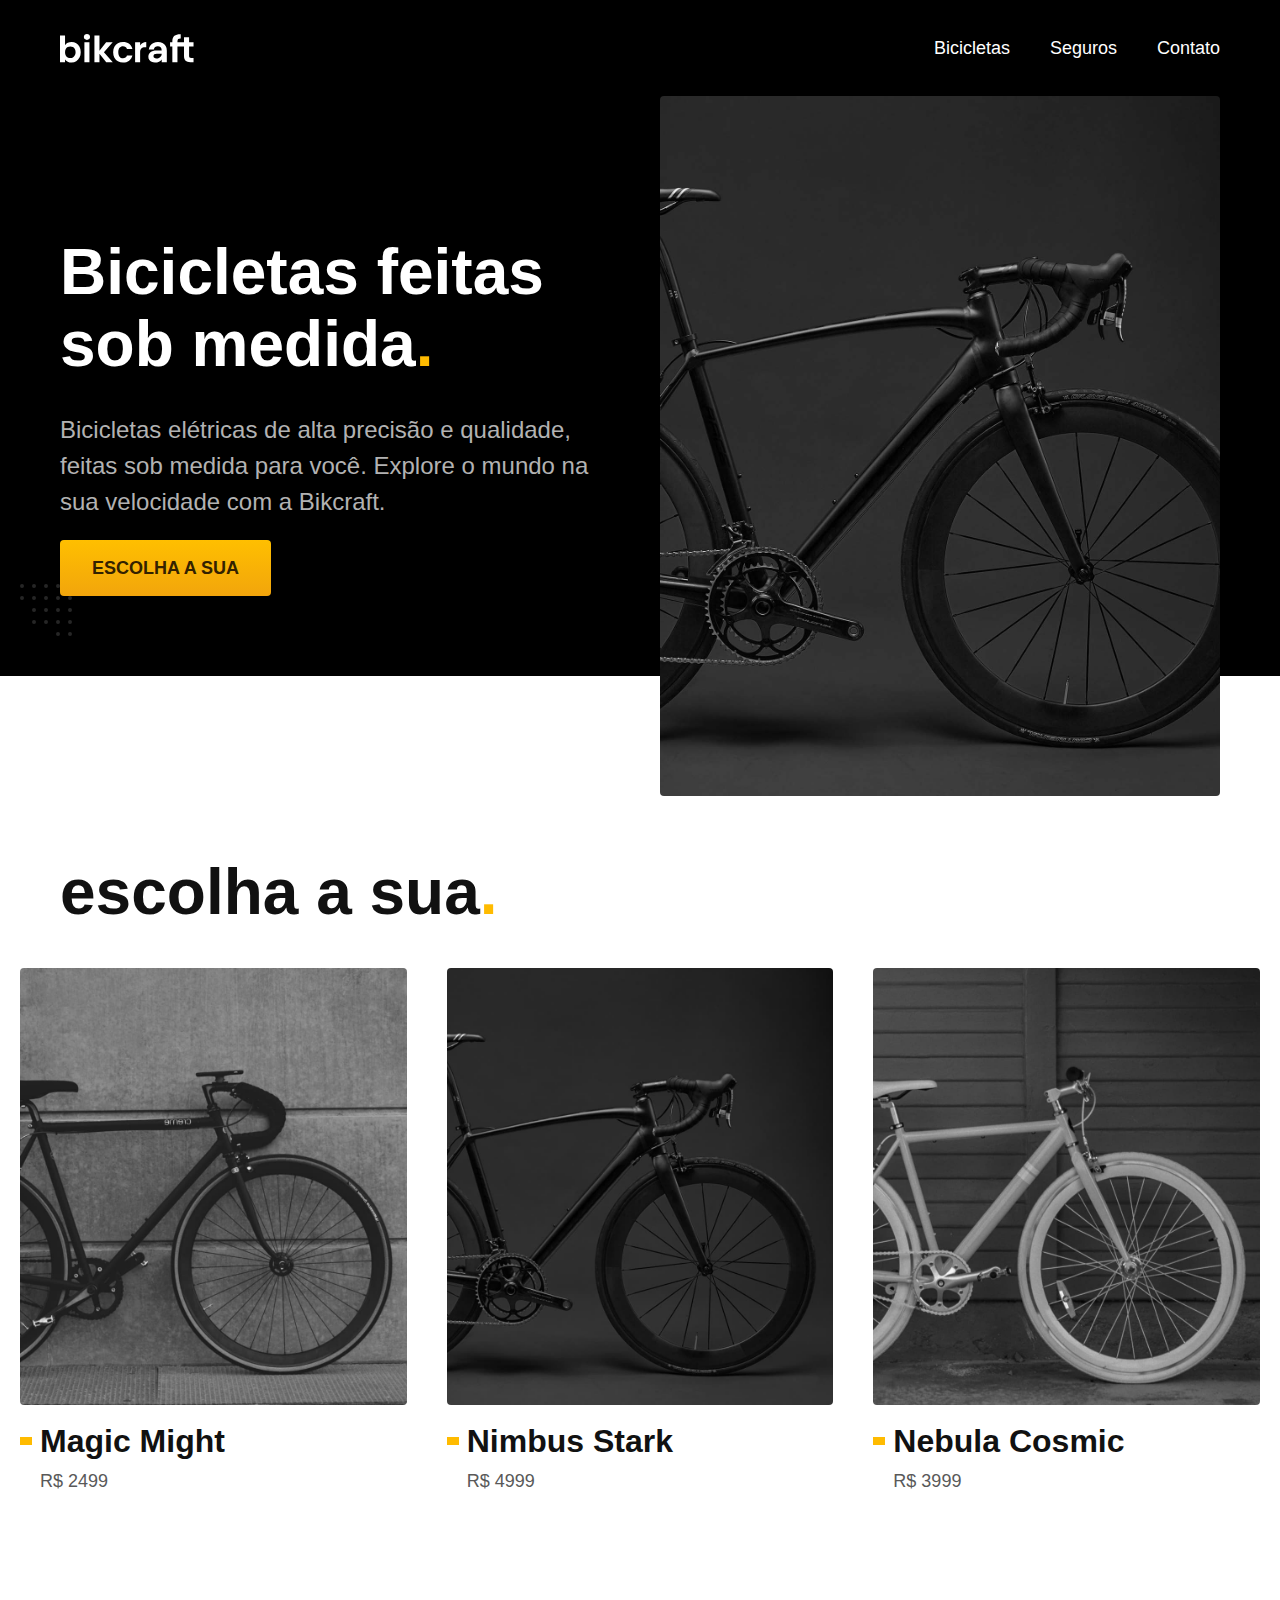
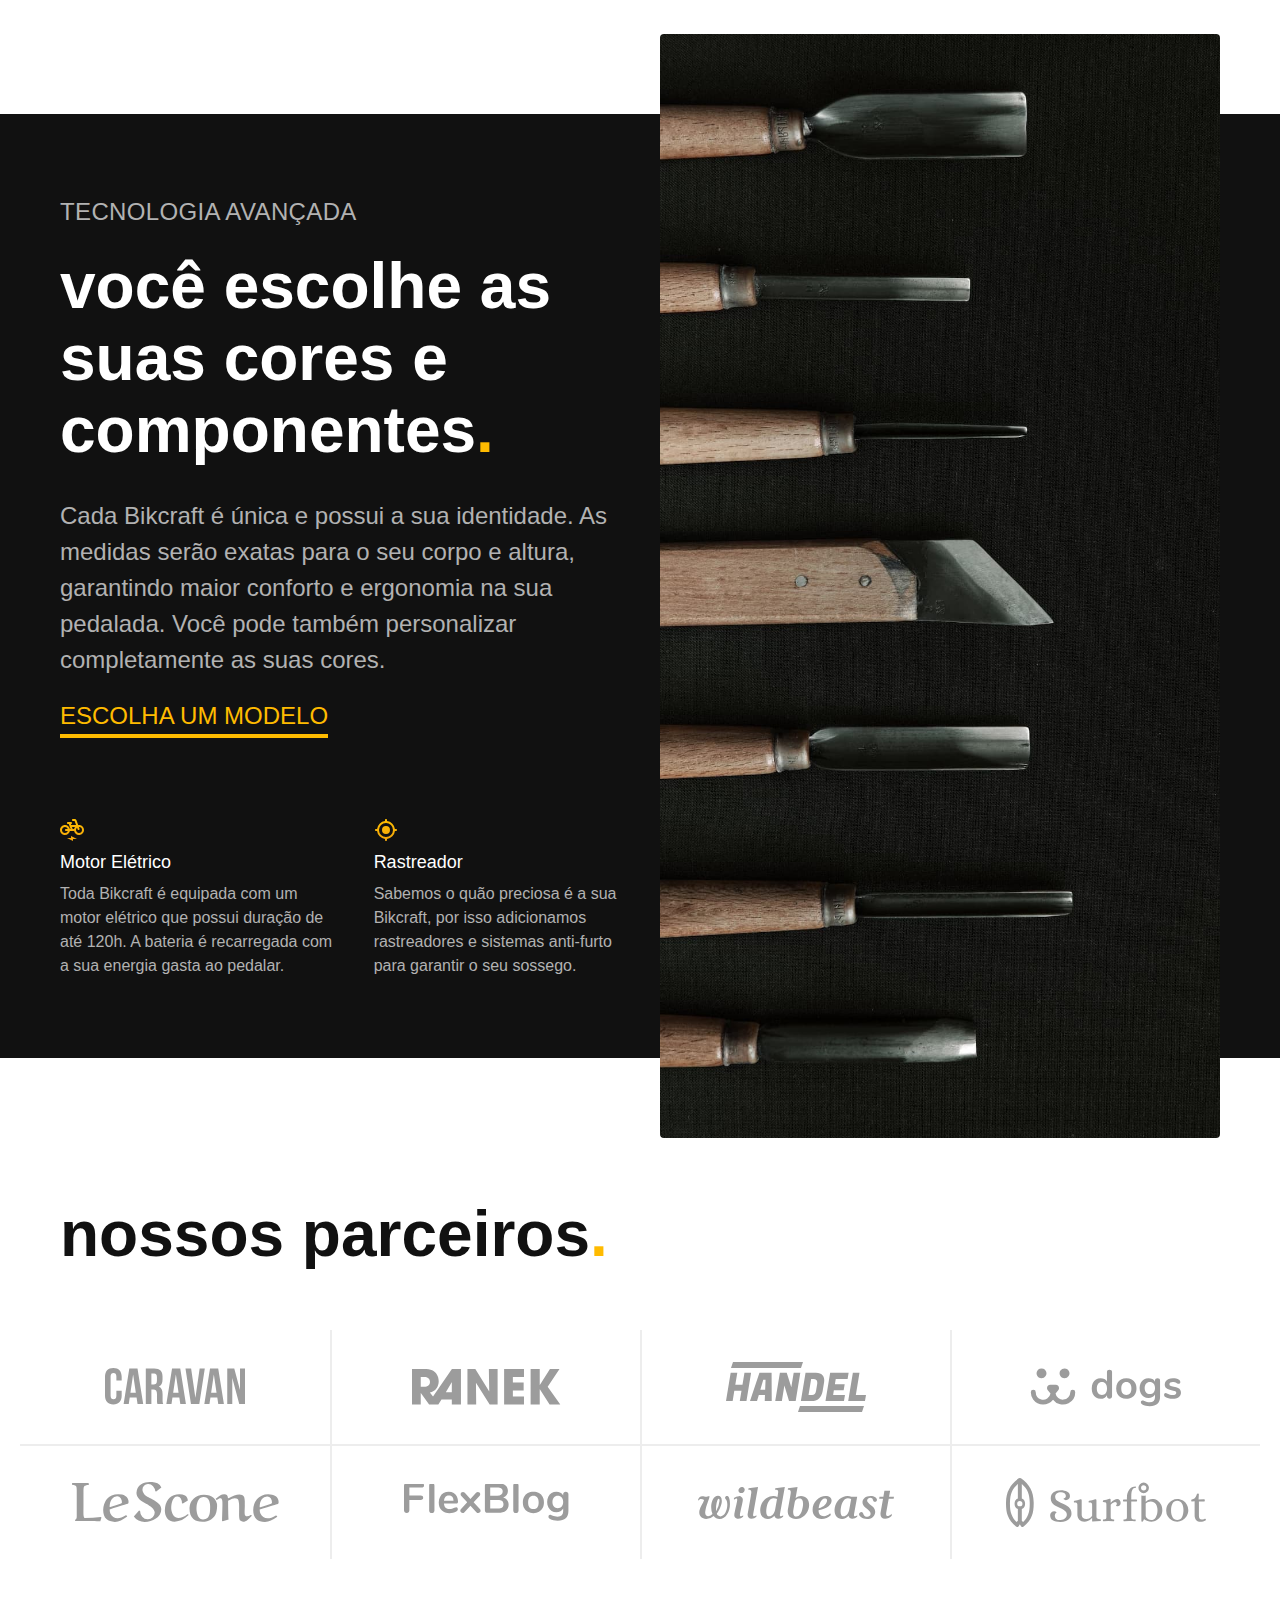
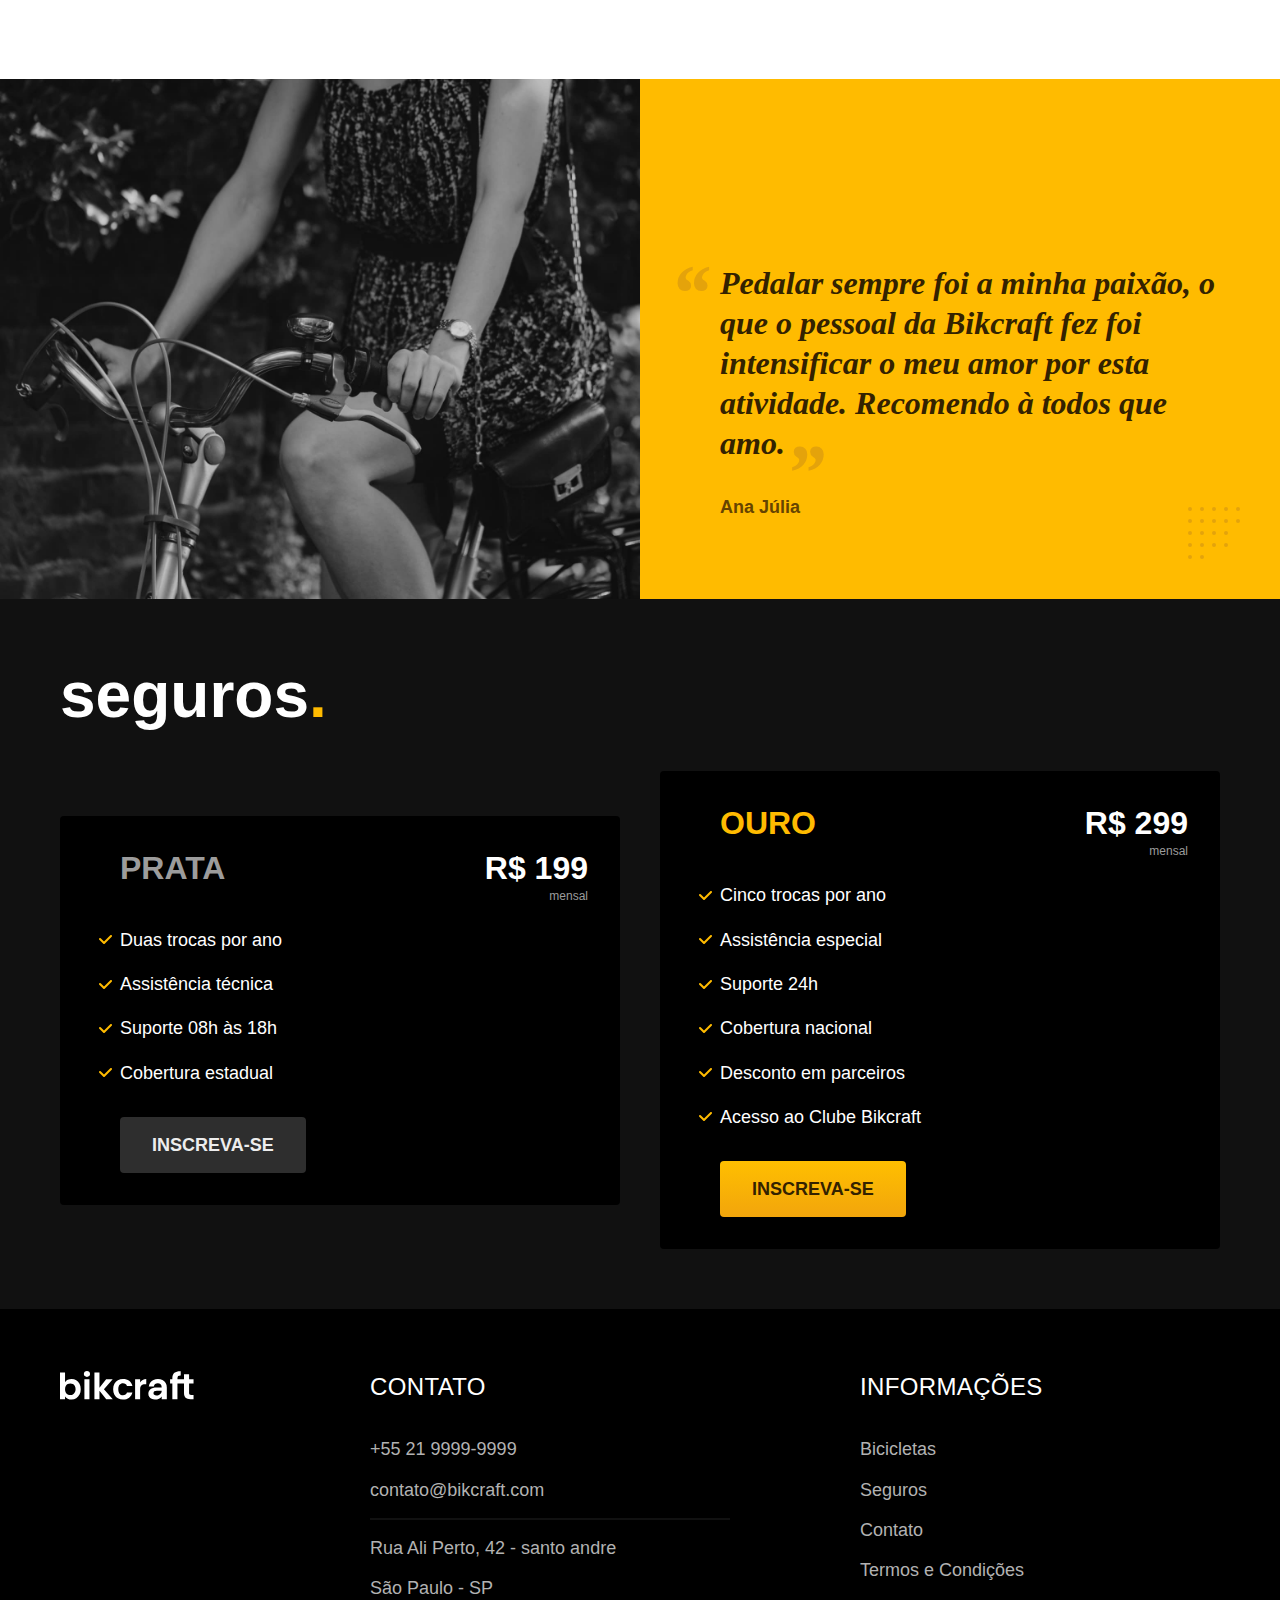
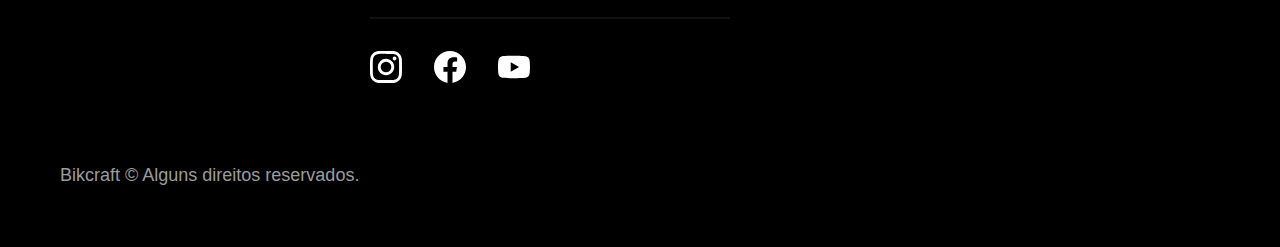
==== index.html @ 46bb4759 "first commit" ====
<!DOCTYPE html>
<html lang="pt-br">
  <head>
    <meta charset="UTF-8" />
    <meta name="viewport" content="width=device-width, initial-scale=1.0" />

    <title>Bikcraft - Bicicletas Elétricas</title>

    <meta
      name="description"
      content="Bicicletas elétricas de alta precisão e qualidade, feitas sob medida para o cliente. Explore o mundo na sua velocidade com a Bikcraft."
    />

    <link rel="preload" href="./css/style.css" as="style" />
    <link rel="stylesheet" href="./css/style.css" />
    <link
      rel="shortcut icon"
      href="./img/Elegantthemes-Beautiful-Flat-Bike.svg"
      type="image/x-icon"
    />
  </head>

  <body>
    <header class="header-bg">
      <div class="header container">
        <a href="./">
          <img
            src="./img/bikcraft.svg"
            width="136"
            height="32"
            alt="Bikcraft"
          />
        </a>

        <nav aria-label="primaria">
          <ul class="header-menu font-1-m cor-0">
            <li><a href="./bicicletas.html">Bicicletas</a></li>
            <li><a href="./seguros.html">Seguros</a></li>
            <li><a href="./contato.html">Contato</a></li>
          </ul>
        </nav>
      </div>
    </header>

    <main class="introducao-bg">
      <div class="introducao container">
        <div class="introducao-conteudo">
          <h1 class="font-1-xxl cor-0">
            Bicicletas feitas sob medida<span class="cor-p1">.</span>
          </h1>
          <p class="font-2-l cor-5">
            Bicicletas elétricas de alta precisão e qualidade, feitas sob medida
            para você. Explore o mundo na sua velocidade com a Bikcraft.
          </p>
          <a class="botao" href="./bicicletas.html">Escolha a sua</a>
        </div>
        <picture>
          <source
            media="(max-width: 800px)"
            srcset="./img/bicicletas/nimbus.jpg"
          />
          <img
            src="./img/fotos/introducao.jpg"
            width="1280"
            height="1600"
            alt="Bicicleta elétrica preta."
          />
        </picture>
      </div>
    </main>

    <article class="bicicletas-lista">
      <h2 class="container font-1-xxl">
        escolha a sua<span class="cor-p1">.</span>
      </h2>

      <ul>
        <li>
          <a href="./views/">
            <img
              src="./img/bicicletas/magic-home.jpg"
              alt="Bicicleta preta"
              width="920"
              height="1040"
            />
            <h3 class="font-1-xl">Magic Might</h3>
            <span class="font-2-m cor-8">R$ 2499</span>
          </a>
        </li>
        <li>
          <a href="./bicicletas/nimbus.html">
            <img
              src="./img/bicicletas/nimbus-home.jpg"
              alt="Bicicleta preta"
              width="920"
              height="1040"
            />
            <h3 class="font-1-xl">Nimbus Stark</h3>
            <span class="font-2-m cor-8">R$ 4999</span>
          </a>
        </li>
        <li>
          <a href="./bicicletas/nebula.html">
            <img
              src="./img/bicicletas/nebula-home.jpg"
              alt="Bicicleta preta"
              width="920"
              height="1040"
            />
            <h3 class="font-1-xl">Nebula Cosmic</h3>
            <span class="font-2-m cor-8">R$ 3999</span>
          </a>
        </li>
      </ul>
    </article>

    <article class="tecnologia-bg">
      <div class="tecnologia container">
        <div class="tecnologia-conteudo">
          <span class="font-2-l-b cor-5">Tecnologia Avançada</span>
          <h2 class="font-1-xxl cor-0">
            você escolhe as suas cores e componentes<span class="cor-p1"
              >.</span
            >
          </h2>
          <p class="font-2-l cor-5">
            Cada Bikcraft é única e possui a sua identidade. As medidas serão
            exatas para o seu corpo e altura, garantindo maior conforto e
            ergonomia na sua pedalada. Você pode também personalizar
            completamente as suas cores.
          </p>
          <a class="link" href="./bicicletas.html">Escolha um modelo</a>
          <div class="tecnologia-vantagens">
            <div>
              <img
                src="./img/icones/eletrica.svg"
                width="24"
                height="24"
                alt=""
              />
              <h3 class="font-1-m cor-0">Motor Elétrico</h3>
              <p class="font-2-s cor-5">
                Toda Bikcraft é equipada com um motor elétrico que possui
                duração de até 120h. A bateria é recarregada com a sua energia
                gasta ao pedalar.
              </p>
            </div>
            <div>
              <img
                src="./img/icones/rastreador.svg"
                width="24"
                height="24"
                alt=""
              />
              <h3 class="font-1-m cor-0">Rastreador</h3>
              <p class="font-2-s cor-5">
                Sabemos o quão preciosa é a sua Bikcraft, por isso adicionamos
                rastreadores e sistemas anti-furto para garantir o seu sossego.
              </p>
            </div>
          </div>
        </div>
        <div class="tecnologia-imagem">
          <img
            src="./img/fotos/tecnologia.jpg"
            width="1200"
            height="1920"
            alt=""
          />
        </div>
      </div>
    </article>

    <section class="parceiros" aria-label="Nossos Parceiros">
      <h2 class="container font-1-xxl">
        nossos parceiros<span class="cor-p1">.</span>
      </h2>

      <ul>
        <li>
          <img
            src="./img/parceiros/caravan.svg"
            alt="Caravan"
            width="140"
            height="38"
          />
        </li>
        <li>
          <img
            src="./img/parceiros/ranek.svg"
            alt="Ranek"
            width="149"
            height="36"
          />
        </li>
        <li>
          <img
            src="./img/parceiros/handel.svg"
            alt="Handel"
            width="140"
            height="50"
          />
        </li>
        <li>
          <img
            src="./img/parceiros/dogs.svg"
            alt="Dogs"
            width="152"
            height="39"
          />
        </li>
        <li>
          <img
            src="./img/parceiros/lescone.svg"
            alt="LeScone"
            width="208"
            height="41"
          />
        </li>
        <li>
          <img
            src="./img/parceiros/flexblog.svg"
            alt="FlexBlog"
            width="165"
            height="38"
          />
        </li>
        <li>
          <img
            src="./img/parceiros/wildbeast.svg"
            alt="Wildbeast"
            width="196"
            height="34"
          />
        </li>
        <li>
          <img
            src="./img/parceiros/surfbot.svg"
            alt="Surfbot"
            width="200"
            height="49"
          />
        </li>
      </ul>
    </section>

    <section class="depoimento" aria-label="Depoimento">
      <div>
        <img
          src="./img/fotos/depoimento.jpg"
          width="1560"
          height="1360"
          alt="Pessoa pedalando uma bicicleta Bikcraft"
        />
      </div>
      <div class="depoimento-conteudo">
        <blockquote class="font-1-xl cor-p5">
          <p>
            Pedalar sempre foi a minha paixão, o que o pessoal da Bikcraft fez
            foi intensificar o meu amor por esta atividade. Recomendo à todos
            que amo.
          </p>
        </blockquote>
        <span class="font-1-m-b cor-p4">Ana Júlia</span>
      </div>
    </section>

    <article class="seguros-bg">
      <div class="seguros container">
        <h2 class="font-1-xxl cor-0">seguros<span class="cor-p1">.</span></h2>
        <div class="seguros-item">
          <h3 class="font-1-xl cor-6">PRATA</h3>
          <span class="font-1-xl cor-0"
            >R$ 199 <span class="font-1-xs cor-6">mensal</span></span
          >
          <ul class="font-2-m cor-0">
            <li>Duas trocas por ano</li>
            <li>Assistência técnica</li>
            <li>Suporte 08h às 18h</li>
            <li>Cobertura estadual</li>
          </ul>
          <a class="botao secundario" href="./orcamento.html">Inscreva-se</a>
        </div>

        <div class="seguros-item">
          <h3 class="font-1-xl cor-p1">OURO</h3>
          <span class="font-1-xl cor-0"
            >R$ 299 <span class="font-1-xs cor-6">mensal</span></span
          >
          <ul class="font-2-m cor-0">
            <li>Cinco trocas por ano</li>
            <li>Assistência especial</li>
            <li>Suporte 24h</li>
            <li>Cobertura nacional</li>
            <li>Desconto em parceiros</li>
            <li>Acesso ao Clube Bikcraft</li>
          </ul>
          <a class="botao" href="./orcamento.html">Inscreva-se</a>
        </div>
      </div>
    </article>

    <footer class="footer-bg">
      <div class="footer container">
        <img src="./img/bikcraft.svg" width="136" height="32" alt="Bikcraft" />
        <div class="footer-contato">
          <h3 class="font-2-l-b cor-0">Contato</h3>
          <ul class="font-2-m cor-5">
            <li><a href="tel:+552199999999">+55 21 9999-9999</a></li>
            <li>
              <a href="mailto:contato@bikcraft.com">contato@bikcraft.com</a>
            </li>
            <li>Rua Ali Perto, 42 - santo andre</li>
            <li>São Paulo - SP</li>
          </ul>
          <div class="footer-redes">
            <a href="./">
              <img
                src="./img/redes/instagram.svg"
                width="32"
                height="32"
                alt="Instagram"
              />
            </a>
            <a href="./">
              <img
                src="./img/redes/facebook.svg"
                width="32"
                height="32"
                alt="Facebook"
              />
            </a>
            <a href="./">
              <img
                src="./img/redes/youtube.svg"
                width="32"
                height="32"
                alt="Youtube"
              />
            </a>
          </div>
        </div>
        <div class="footer-informacoes">
          <h3 class="font-2-l-b cor-0">Informações</h3>
          <nav>
            <ul class="font-1-m cor-5">
              <li><a href="./bicicletas.html">Bicicletas</a></li>
              <li><a href="./seguros.html">Seguros</a></li>
              <li><a href="./contato.html">Contato</a></li>
              <li><a href="./termos.html">Termos e Condições</a></li>
            </ul>
          </nav>
        </div>
        <p class="footer-copy font-2-m cor-6">
          Bikcraft © Alguns direitos reservados.
        </p>
      </div>
    </footer>

    <script src="./js/script.js"></script>
  </body>
</html>
---- css/style.css ----
@import "./global/global.css";
@import "./utilidades/tipografia.css";
@import "./utilidades/cores.css";

@import "./global/header.css";
@import "./global/footer.css";

/* Utilidades */
@import "./utilidades/componentes.css";
@import "./utilidades/formulario.css";

/* Home */
@import "./home/introducao.css";
@import "./home/tecnologia.css";
@import "./home/parceiros.css";
@import "./home/depoimento.css";

/* Bicicletas */
@import "./bicicletas/bicicletas-lista.css";
@import "./bicicletas/bicicletas.css";

/* Bicicleta */
@import "./bicicleta/bicicleta.css";
@import "./bicicleta/seguro.css";

/* Seguros */
@import "./seguros/seguros.css";
@import "./seguros/vantagens.css";
@import "./seguros/perguntas.css";

/* Contato */
@import "./contato/contato.css";
@import "./contato/lojas.css";

/* Contato */
@import "./orcamento/orcamento.css";

/* Termos */
@import "./termos/termos.css";
---- css/style.css ----
@import "./global/global.css";
@import "./utilidades/tipografia.css";
@import "./utilidades/cores.css";

@import "./global/header.css";
@import "./global/footer.css";

/* Utilidades */
@import "./utilidades/componentes.css";
@import "./utilidades/formulario.css";

/* Home */
@import "./home/introducao.css";
@import "./home/tecnologia.css";
@import "./home/parceiros.css";
@import "./home/depoimento.css";

/* Bicicletas */
@import "./bicicletas/bicicletas-lista.css";
@import "./bicicletas/bicicletas.css";

/* Bicicleta */
@import "./bicicleta/bicicleta.css";
@import "./bicicleta/seguro.css";

/* Seguros */
@import "./seguros/seguros.css";
@import "./seguros/vantagens.css";
@import "./seguros/perguntas.css";

/* Contato */
@import "./contato/contato.css";
@import "./contato/lojas.css";

/* Contato */
@import "./orcamento/orcamento.css";

/* Termos */
@import "./termos/termos.css";
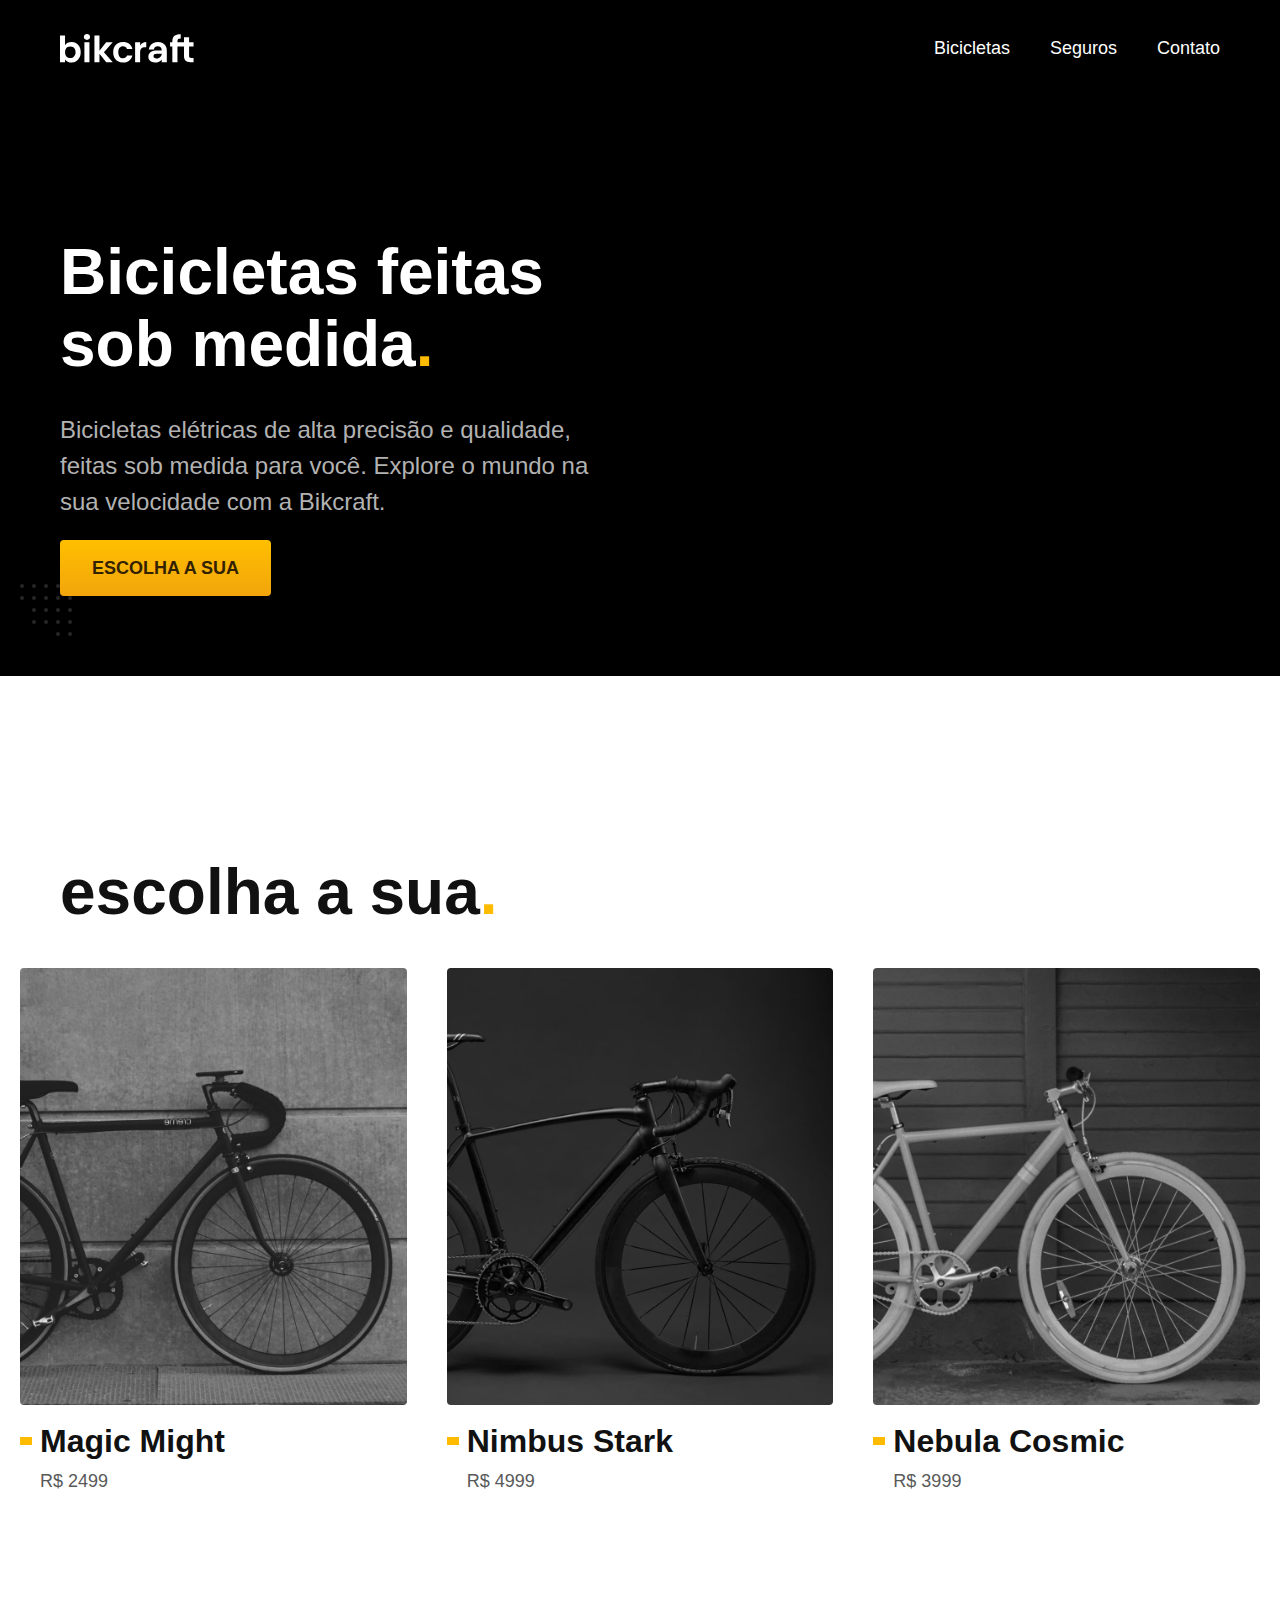
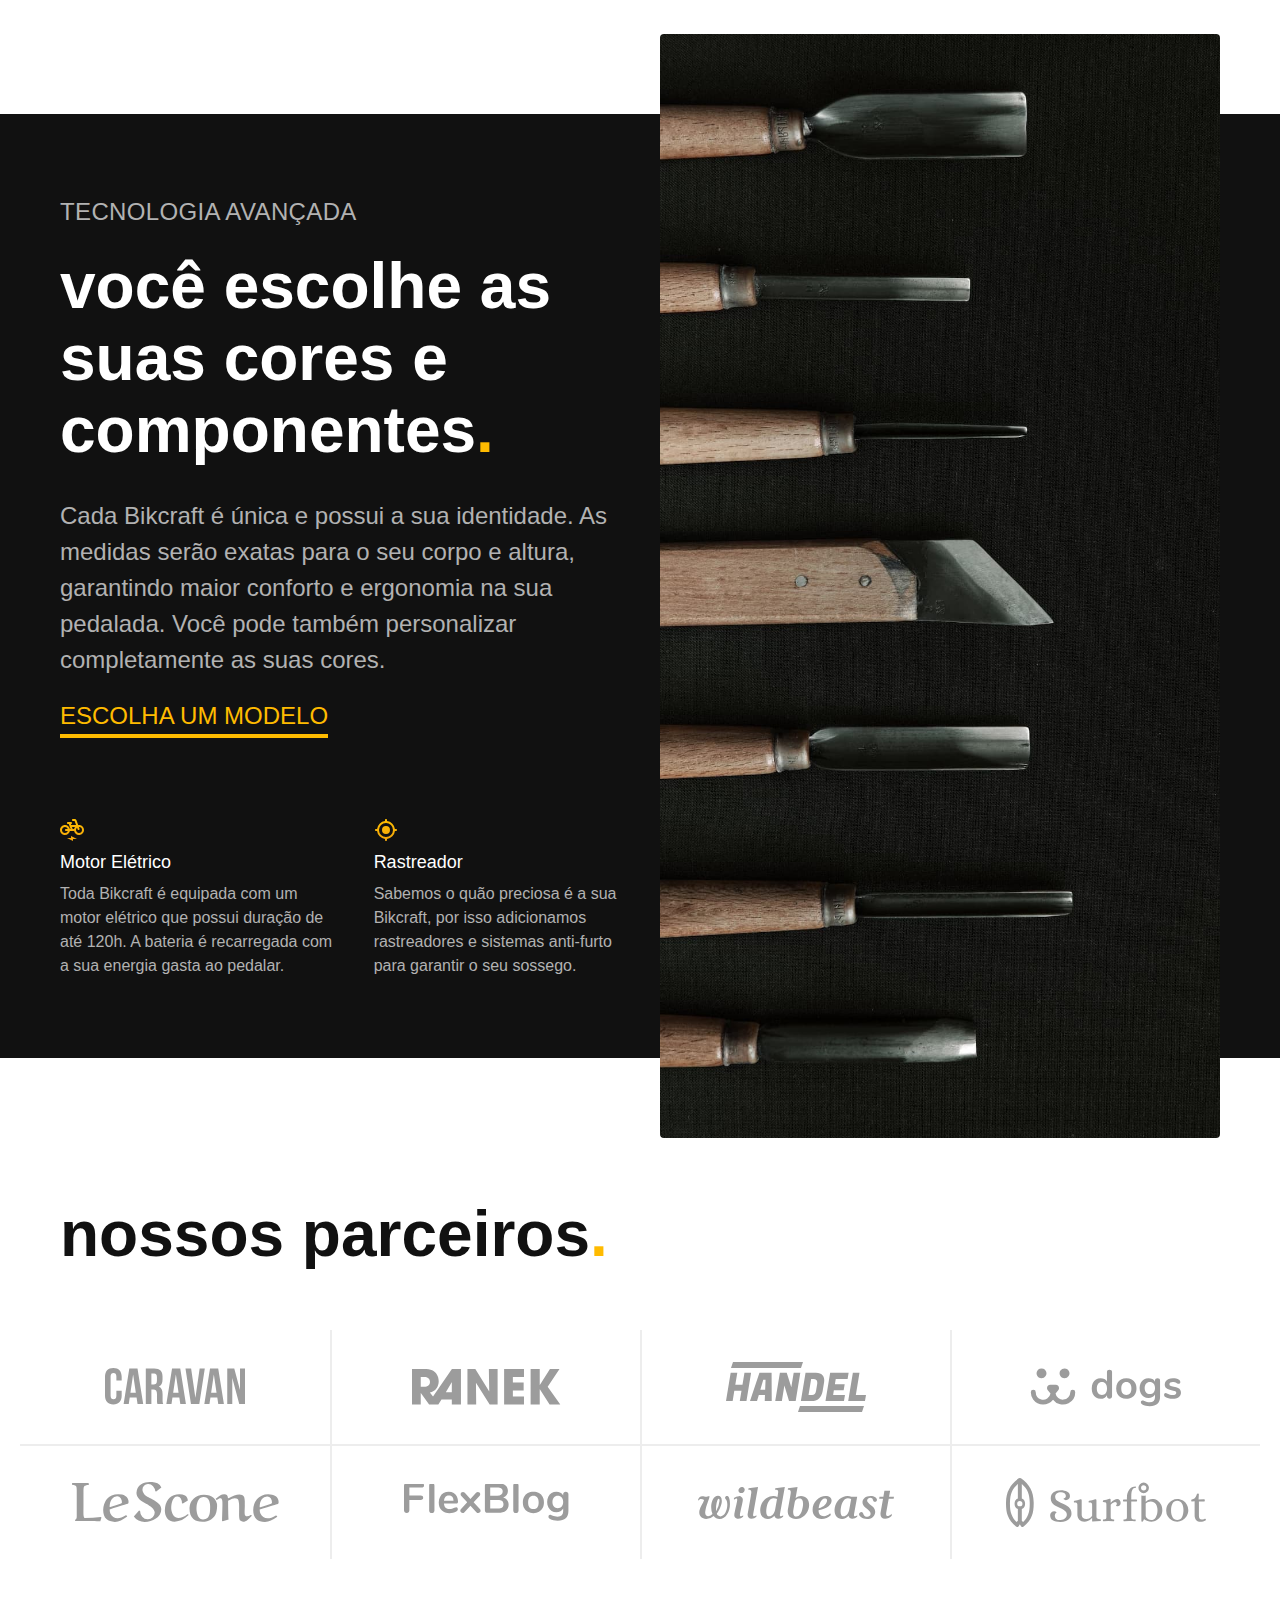
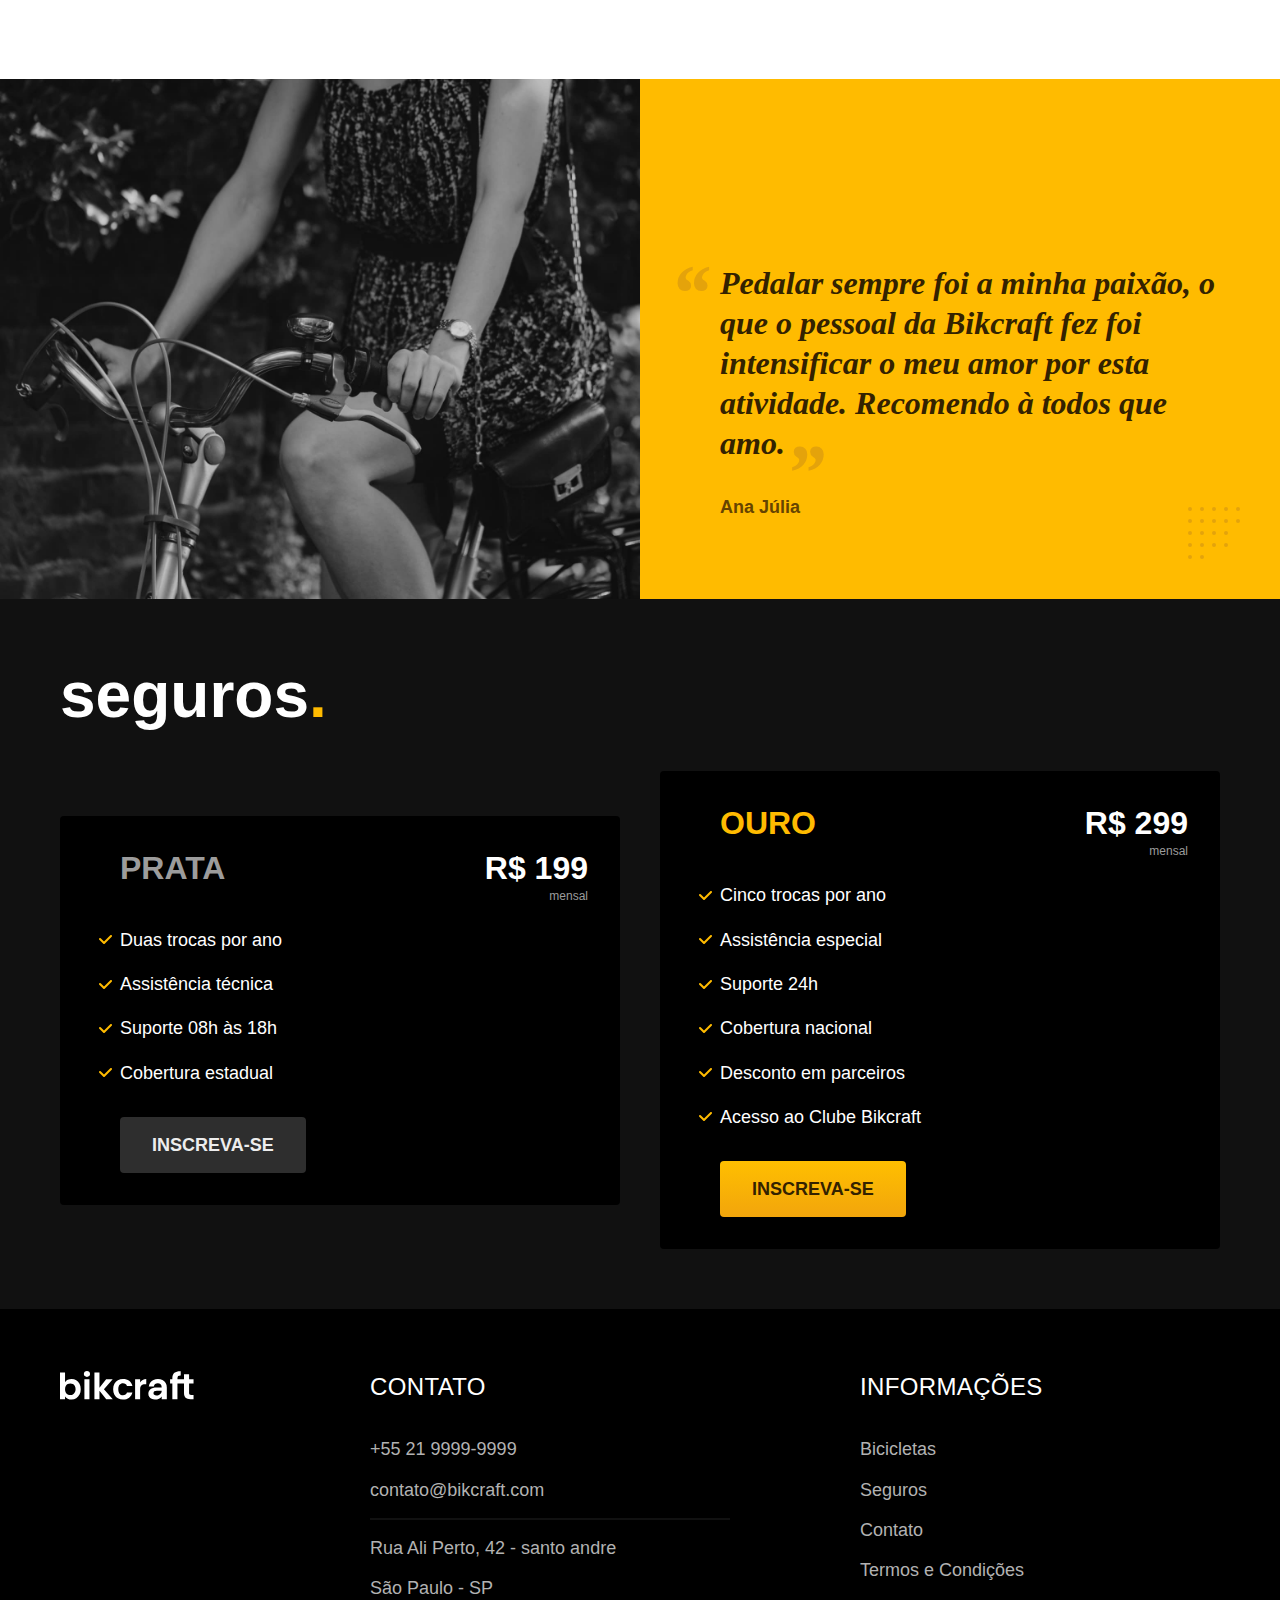
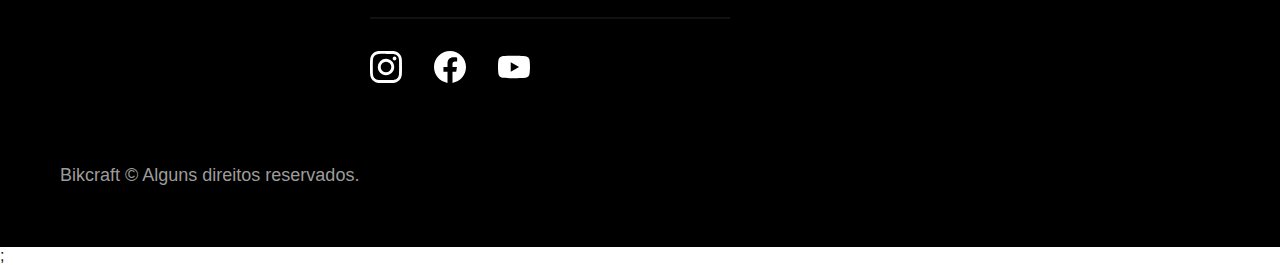
==== commit c2223d2c: "finalização do curso 13-10-24" ====
--- a/index.html
+++ b/index.html
@@ -18,6 +18,10 @@
       href="./img/Elegantthemes-Beautiful-Flat-Bike.svg"
       type="image/x-icon"
     />
+
+    <script>
+      document.documentElement.classList.add("js");
+    </script>
   </head>
 
   <body>
@@ -45,16 +49,18 @@
     <main class="introducao-bg">
       <div class="introducao container">
         <div class="introducao-conteudo">
-          <h1 class="font-1-xxl cor-0">
+          <h1 class="font-1-xxl cor-0 fadeInDown" data-anime="200">
             Bicicletas feitas sob medida<span class="cor-p1">.</span>
           </h1>
-          <p class="font-2-l cor-5">
+          <p class="font-2-l cor-5 fadeInDown" data-anime="400">
             Bicicletas elétricas de alta precisão e qualidade, feitas sob medida
             para você. Explore o mundo na sua velocidade com a Bikcraft.
           </p>
-          <a class="botao" href="./bicicletas.html">Escolha a sua</a>
-        </div>
-        <picture>
+          <a class="botao" data-anime="600" href="./bicicletas.html"
+            >Escolha a sua</a
+          >
+        </div>
+        <picture class="fadeInDown" data-anime="800">
           <source
             media="(max-width: 800px)"
             srcset="./img/bicicletas/nimbus.jpg"
@@ -76,7 +82,7 @@
 
       <ul>
         <li>
-          <a href="./views/">
+          <a href="./bicicletas/magic.html">
             <img
               src="./img/bicicletas/magic-home.jpg"
               alt="Bicicleta preta"
@@ -356,7 +362,8 @@
         </p>
       </div>
     </footer>
-
+    <script src="./js/plugins/simple-anime.js"></script>
+    ;
     <script src="./js/script.js"></script>
   </body>
 </html>
--- a/css/style.css
+++ b/css/style.css
@@ -8,6 +8,7 @@
 /* Utilidades */
 @import "./utilidades/componentes.css";
 @import "./utilidades/formulario.css";
+@import "./utilidades/animacao.css";
 
 /* Home */
 @import "./home/introducao.css";
--- a/css/style.css
+++ b/css/style.css
@@ -8,6 +8,7 @@
 /* Utilidades */
 @import "./utilidades/componentes.css";
 @import "./utilidades/formulario.css";
+@import "./utilidades/animacao.css";
 
 /* Home */
 @import "./home/introducao.css";
